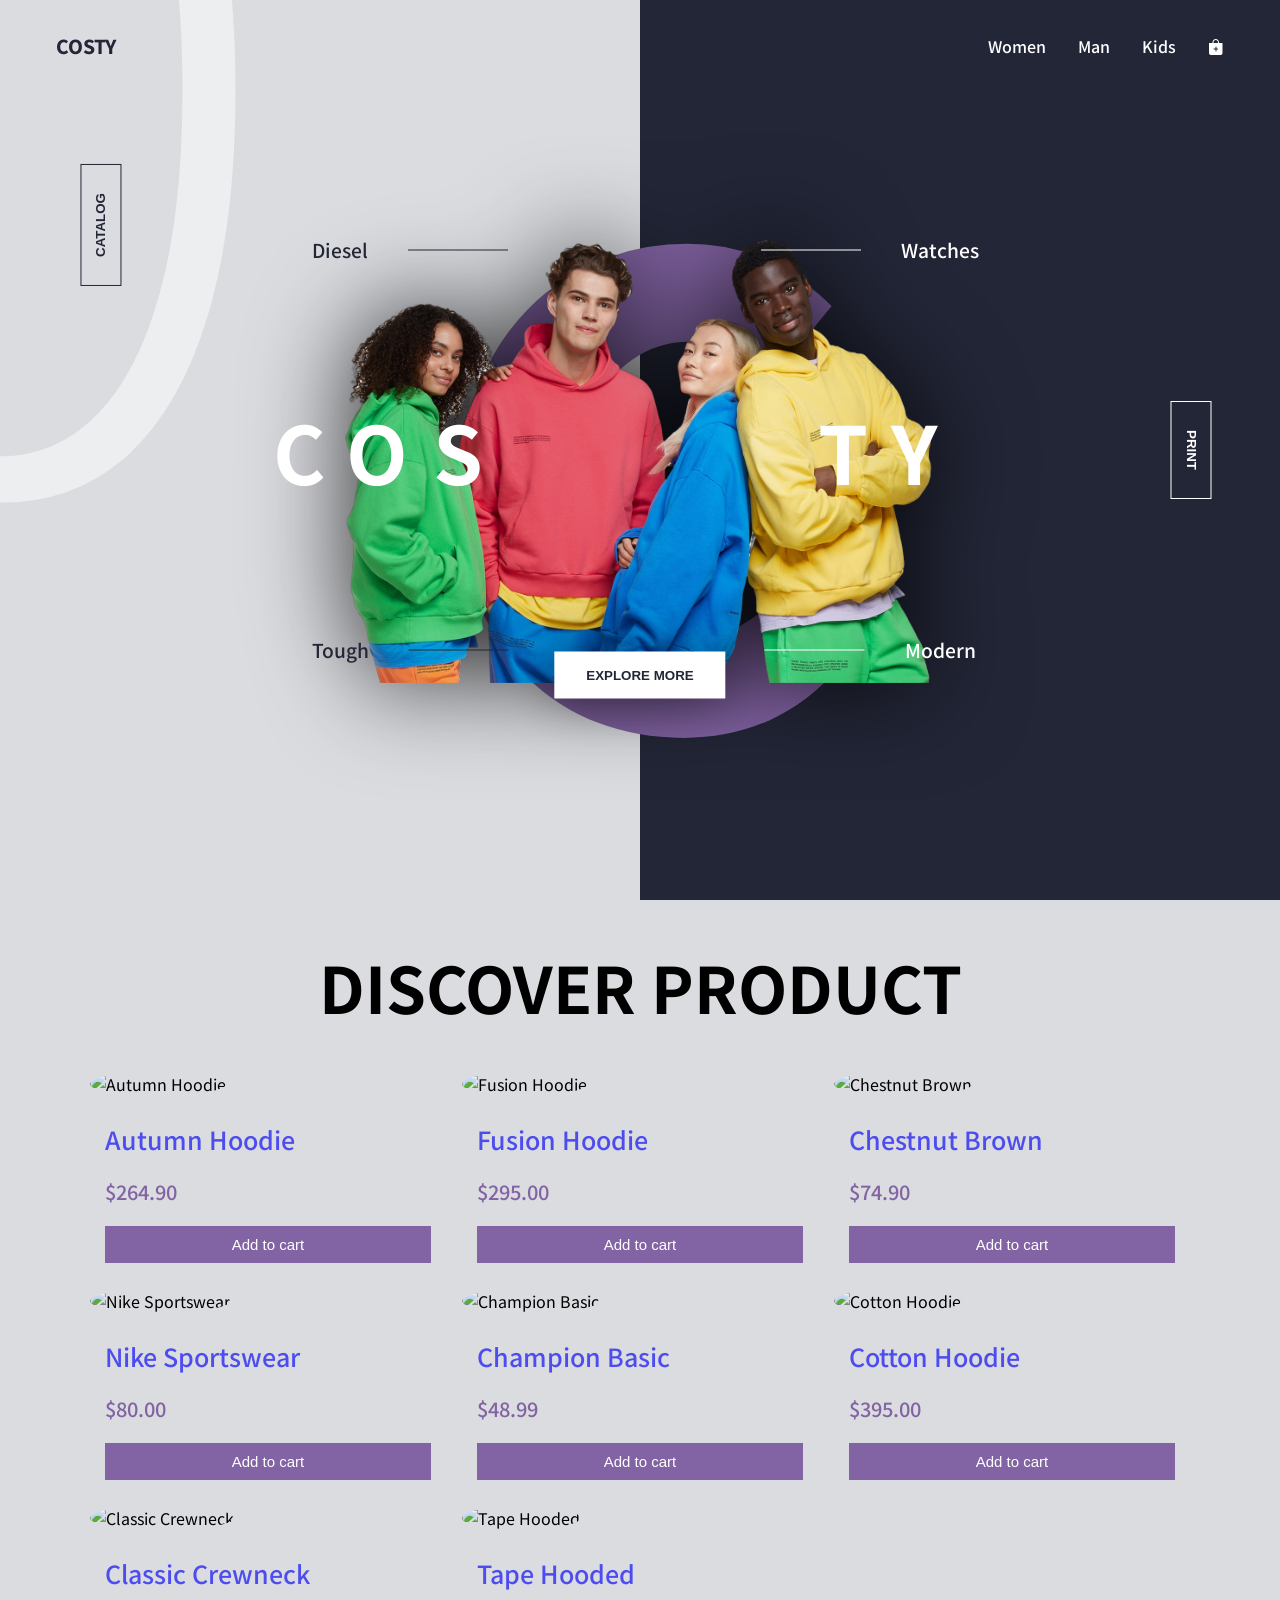
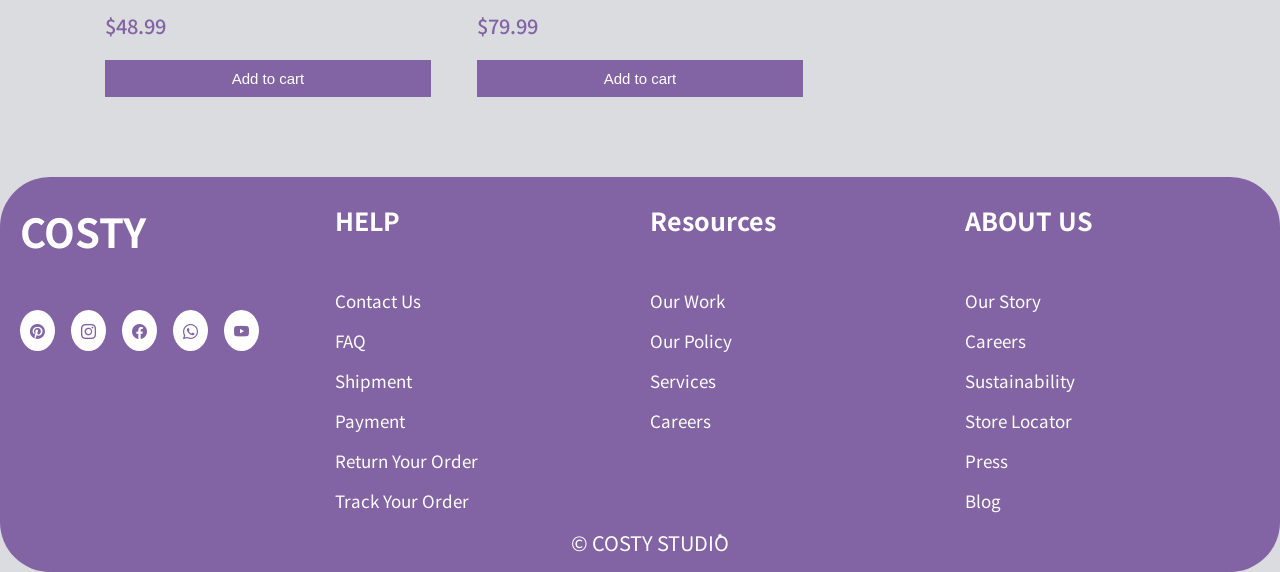
==== index.html @ 5df8e35d "first commit" ====
<!DOCTYPE html>
<html lang="en">
  <head>
    <meta charset="UTF-8" />
    <meta name="viewport" content="width=device-width, initial-scale=1.0" />
    <link
      href="https://cdn.jsdelivr.net/npm/remixicon@4.2.0/fonts/remixicon.css"
      rel="stylesheet"
    />
    <link rel="stylesheet" href="styles.css" />
    <title>Web Design Mastery | Porsche</title>
    <!-- Bootstrap Icons -->
    <link
      rel="stylesheet"
      href="https://cdn.jsdelivr.net/npm/bootstrap-icons@1.13.1/font/bootstrap-icons.min.css"
    />
    <!-- Montserrat Font -->
    <link
      href="https://fonts.googleapis.com/css2?family=Montserrat:wght@700;900&display=swap"
      rel="stylesheet"
    />
  </head>
  <body>
    <!-- Hero Section -->
    <div class="container hero">
      <nav>
        <ul class="nav__links nav__left">
          <li><a href="#" class="logo">COSTY</a></li>
        </ul>
        <ul class="nav__links nav__right">
          <li><a href="#">Women</a></li>
          <li><a href="#">Man</a></li>
          <li><a href="#">Kids</a></li>
          <li>
            <a href="/cart.html">
              <i class="bi bi-bag-plus-fill" data-quantity="0" id="basket-btn"></i>
            </a>
          </li>
        </ul>
      </nav>

      <span class="letter-s">C</span>
      <img src="assets/hero.png" alt="header" />
      <h4 class="text__left">COS</h4>
      <h4 class="text__right">TY</h4>
      <button class="btn explore">EXPLORE MORE</button>
      <button class="btn print">PRINT</button>
      <button class="btn catalog">CATALOG</button>
      <h5 class="feature-1">Diesel</h5>
      <h5 class="feature-2">Watches</h5>
      <h5 class="feature-3">Tough</h5>
      <h5 class="feature-4">Modern</h5>
    </div>

    <!-- Products Section -->
    <section class="products">
      <h1>DISCOVER PRODUCT</h1>
      <div class="product-container" id="products-list"></div>
    </section>

    <!-- Footer -->
    <footer>
      <div class="footer-c">
        <!-- Footer Box-1 -->
        <div class="footer-box">
          <h2>COSTY</h2>
          <div class="social">
            <a href="#"><i class="bi bi-pinterest"></i></a>
            <a href="#"><i class="bi bi-instagram"></i></a>
            <a href="#"><i class="bi bi-facebook"></i></a>
            <a href="#"><i class="bi bi-whatsapp"></i></a>
            <a href="#"><i class="bi bi-youtube"></i></a>
          </div>
        </div>

        <!-- Footer Box-2 -->
        <div class="footer-box">
          <h3>HELP</h3>
          <ul>
            <li><a href="#">Contact Us</a></li>
            <li><a href="#">FAQ</a></li>
            <li><a href="#">Shipment</a></li>
            <li><a href="#">Payment</a></li>
            <li><a href="#">Return Your Order</a></li>
            <li><a href="#">Track Your Order</a></li>
          </ul>
        </div>
            <div class="footer-box">
          <h3>Resources</h3>
          <ul>
      
                    <li><a href="">Our Work</a></li>
                    <li><a href="">Our Policy</a></li>
                    <li><a href="">Services</a></li>
                    <li><a href="">Careers</a></li>
          </ul>
        </div>

        <!-- Footer Box-3 -->
        <div class="footer-box">
          <h3>ABOUT US</h3>
          <ul>
            <li><a href="#">Our Story</a></li>
            <li><a href="#">Careers</a></li>
            <li><a href="#">Sustainability</a></li>
            <li><a href="#">Store Locator</a></li>
            <li><a href="#">Press</a></li>
            <li><a href="#">Blog</a></li>
          </ul>
        </div>
      </div>

      <p class="copyright">&copy; COSTY STUDİO</p>
    </footer>

    <script src="https://unpkg.com/scrollreveal"></script>
    <script src="style.js"></script>
   <script type="module" src="main.js"></script>
   
  </body>
</html>
---- styles.css ----
@import url("https://fonts.googleapis.com/css2?family=Noto+Sans+JP:wght@100..900&display=swap");

:root {
  --primary-color: #8263a3;
  --text-dark: #232637;
  --white: #ffffff;
  --max-width: 1200px;
}

* {
  padding: 0;
  margin: 0;
  box-sizing: border-box;
}

.btn {
  position: absolute;
  padding: 1rem 2rem;
  outline: none;
  border: none;
  font-weight: 600;
  cursor: pointer;
}

a {
  text-decoration: none;
  transition: 0.3s;
}

body {
  font-family: "Noto Sans JP", sans-serif;
  background-color: #dbdce0;
}

body::after {
  position: fixed;
  content: "";
  height: 100%;
  width: 0;
  top: 0;
  right: 0;
  background-color: var(--text-dark);
  z-index: -1;

  animation: body-bg 1s ease-in-out forwards;
}

@keyframes body-bg {
  0% {
    width: 0vw;
  }
  100% {
    width: 50vw;
  }
}

body::before {
  position: fixed;
  content: "0";
  top: 0;
  left: 0;
  transform: translate(-50%, -50%);
  font-size: 70rem;
  font-weight: 200;
  color: var(--white);
  z-index: -1;
  opacity: 0.5;
}

.container {
  position: relative;
  isolation: isolate;
  min-height: 100vh;
  max-width: var(--max-width);
  margin-inline: auto;
  overflow: hidden;
}

nav {
  padding-block: 2rem 0;
  padding-inline: 1rem;
  display: flex;
  align-items: center;
  justify-content: space-between;
  gap: 1rem;
}

.nav__links {
  list-style: none;
  display: flex;
  align-items: center;
  gap: 2rem;
}

.nav__links a {
  font-weight: 500;
}

.nav__links .logo {
  font-size: 1.2rem;
  font-weight: 800;
}

.nav__left a {
  color: var(--text-dark);
}

.nav__right a {
  color: var(--white);
}

.nav__links a:hover {
  color: var(--primary-color);
}

.letter-s {
  position: absolute;
  top: 50%;
  left: 50%;
  transform: translate(-50%, -50%);
  font-size: 40rem;
  line-height: 40rem;
  font-weight: 900;
  color: var(--primary-color);
}

.container img {
  position: absolute;
  width: 50%;
 
  top: 50%;
  left: 50%;
  transform: translate(-50%, -50%);
  filter: drop-shadow(0 0 50px rgba(0, 0, 0, 0.8));
}

.container h4 {
  position: absolute;
  top: 50%;
  left: 50%;
  font-size: 5rem;
  color: var(--white);
  letter-spacing: 25px;
}

.text__left {
  transform: translate(calc(-50% - 250px), -50%);
}

.text__right {
  transform: translate(calc(-50% + 250px), -50%);
}

.container .explore {
  top: 50%;
  left: 50%;
  transform: translate(-50%, calc(-50% + 225px));
  color: var(--text-dark);
  background-color: var(--white);
  box-shadow: 0 0 50px rgba(0, 0, 0, 0.4);
}

.container .print {
  top: 50%;
  right: 0;
  transform: translate(0, -50%) rotate(90deg);
  padding: calc(1rem - 4px) calc(2rem - 4px);
  color: var(--white);
  background-color: transparent;
  border: 1px solid var(--white);
}

.container .catalog {
  top: 25%;
  left: 0;
  transform: translate(0, -50%) rotate(-90deg);
  padding: calc(1rem - 4px) calc(2rem - 4px);
  color: var(--text-dark);
  background-color: transparent;
  border: 1px solid var(--text-dark);
}

.container h5 {
  position: absolute;
  top: 50%;
  left: 50%;
  font-size: 1.2rem;
  font-weight: 500;
}

.container h5::after {
  position: absolute;
  content: "";
  height: 1px;
  width: 100px;
  top: 50%;
}

.feature-1 {
  color: var(--text-dark);
  transform: translate(calc(-50% - 300px), calc(-50% - 200px));
}

.feature-2 {
  color: var(--white);
  transform: translate(calc(-50% + 300px), calc(-50% - 200px));
}

.feature-3 {
  color: var(--text-dark);
  transform: translate(calc(-50% - 300px), calc(-50% + 200px));
}

.feature-4 {
  color: var(--white);
  transform: translate(calc(-50% + 300px), calc(-50% + 200px));
}

.feature-1::after,
.feature-3::after {
  right: 0;
  transform: translate(calc(100% + 40px), -50%);
  background-color: var(--text-dark);
}

.feature-2::after,
.feature-4::after {
  left: 0;
  transform: translate(calc(-100% - 40px), -50%);
  background-color: var(--white);
}











@keyframes fade__in {
  0% {
    opacity: 0;
  }
  100% {
    opacity: 1;
  }
}





@media (width > 540px) {
}
@media (width > 768px) {
}
@media (width > 1024px) {
}


/* ================= Footer ================= */
footer {
  background-color: var(--primary-color);
  color: var(--white);
  margin-top: 50px;
 
  padding-left: 20px;
  border-radius: 50px;
 
}

footer .footer-c {
  display: grid;
  grid-template-columns:  1fr 1fr 1fr 1fr;


 
}

footer .footer-c .footer-box {
  display: flex;
  flex-direction: column;
  margin-top:25px;
}

footer .footer-c .footer-box h2 {
  font-size: 40px;
  text-transform: uppercase;
}

footer .footer-c .footer-box .social {
  display: flex;
  align-items: center;
  gap: 16px;
  margin-top: 50px;
}

footer .footer-c .footer-box .social a {
  background-color: var(--white);
  padding: 10px;
  font-size: 15px;
  border-radius: 50%;
  display: flex;
  align-items: center;
  justify-content: center;
}

footer .footer-c .footer-box .social a i {
  color: var(--primary-color);
}

footer .footer-c .footer-box h3 {
  font-size: 25px;
  margin-bottom: 20px;
}

footer .footer-c .footer-box ul {
  display: flex;
  flex-direction: column;
  gap: 15px;
  margin-top: 30px;
  list-style: none;
  padding: 0;
}

footer .footer-c .footer-box ul li a {
  color: var(--white);
  font-size: 17px;
  text-decoration: none;
}

footer .footer-c .footer-box ul li a:hover {
  color: #dbdce0; /* İstersen hover rengi */
}

footer .copyright {
  padding: 15px;
  font-size: 20px;
  text-align: center;
  margin: 0;
}





/* ================= Products ================= */
.products {
  padding: 10px;
}

.products h1 {
  text-align: center;
  margin: 30px 0;
  font-size: 64px;
}

.products .product-container {
  display: grid;
  grid-template-columns: repeat(auto-fit, minmax(300px, 1fr));
  gap: 16px;
padding-left: 80px;
padding-right: 80px;
padding-top: 10px;
padding-bottom: 10px;
}

.products .product-container .product img {
  width: 100%;
  height: 400px;
  object-fit: cover;
  border-radius: 50%;
}

.products .product-container .product-info {
  padding: 10px 15px;
}

.products .product-container .product-info h2 {
  font-size: 25px;
  color:rgb(77, 77, 239);
  font-weight: 500;
  margin: 15px 0;
}

.products .product-container .product-info p {
  font-size: 20px;
  color: var(--primary-color);
  font-weight: 500;
  margin: 20px 0;
}

.products .product-container .product-info button {
  background-color: var(--primary-color);
  color: var(--white);
  padding: 10px;
  width: 100%;
  cursor: pointer;
  font-size: 15px;
  font-weight: 500;
  border: none;
}








/* ================= Cart ================= */
.cart-container {
  margin-top: -650px !important;
}

/* Back To Home Button */
.cart-container .back-to-home-button {
  display: flex;
  align-items: center;
  gap: 5px;
  margin: 20px 10px;
  color: var(--text-dark);
  font-size: 20px;
  font-weight: bold;
}

/* Title */
.cart-container .cart-title {
  margin: 30px 10px;
  font-size: 25px;
}

/* Cart Wrapper */
.cart-container .cart-wrapper {
  display: grid;
  grid-template-columns: 4fr 1fr;
  gap: 20px;
}

/* Cart Items */
.cart-container .cart-wrapper .cart-items .cart-item {
  display: grid;
  grid-template-columns: 0.5fr 1fr 0.5fr 0.5fr;
  align-items: center;
  padding: 10px 15px;
  border-bottom: 1px solid rgb(227, 227, 227);
}

/* Cart Item Image */
.cart-container .cart-wrapper .cart-items .cart-item img {
  width: 80px;
  height: 80px;
  object-fit: cover;
    display: none;
}

/* Product Info */
.cart-container .cart-wrapper .cart-items .cart-item-info {
  display: flex;
  flex-direction: column;
  gap: 10px;
}

/* Product Title */
.cart-container .cart-wrapper .cart-items .cart-item-info .cart-item-title {
  font-size: 20px;
  font-weight: 400;
}

/* Product Quantity */
.cart-container .cart-wrapper .cart-items .cart-item-info .cart-item-quantity {
  border: 1px solid var(--text-dark);
  width: 40px;
  text-align: center;
  font-size: 18px;
  border-radius: 5px;
  cursor: pointer;
}

/* Price */
.cart-container .cart-wrapper .cart-items .cart-item-price {
  font-size: 20px;
  font-weight: 500;
}

/* Remove Button */
.cart-container .cart-wrapper .cart-items .remove-button {
  background-color: crimson;
  color: var(--white);
  padding: 8px;
  max-width: 100px;
  font-weight: 600;
  cursor: pointer;
  border: none;
}

/* Cart Checkbox */
.cart-container .cart-wrapper .cart-checkbox {
  display: flex;
  flex-direction: column;
  gap: 10px;
}

/* Total Price */
.cart-container .cart-wrapper .cart-checkbox h2 {
  font-size: 32px;
  font-weight: 600;
  white-space: nowrap;
  margin-top: 550px;
  margin-left: -900px;
}

/* Checkout Button */
.cart-container .cart-wrapper .cart-checkbox .checkout-btn {
  background-color: var(--primary-color);
  color: var(--white);
  padding: 10px;
  font-size: 17px;
  border-radius: 5px;
  max-width: 150px;
  cursor: pointer;
  border: none;
    margin-left: -900px;
}

/* Fee Title */
.cart-container .cart-wrapper .cart-checkbox .fee-title {
  font-size: 20px;
  font-weight: bold;
  white-space: nowrap;
    margin-left: -900px;
}
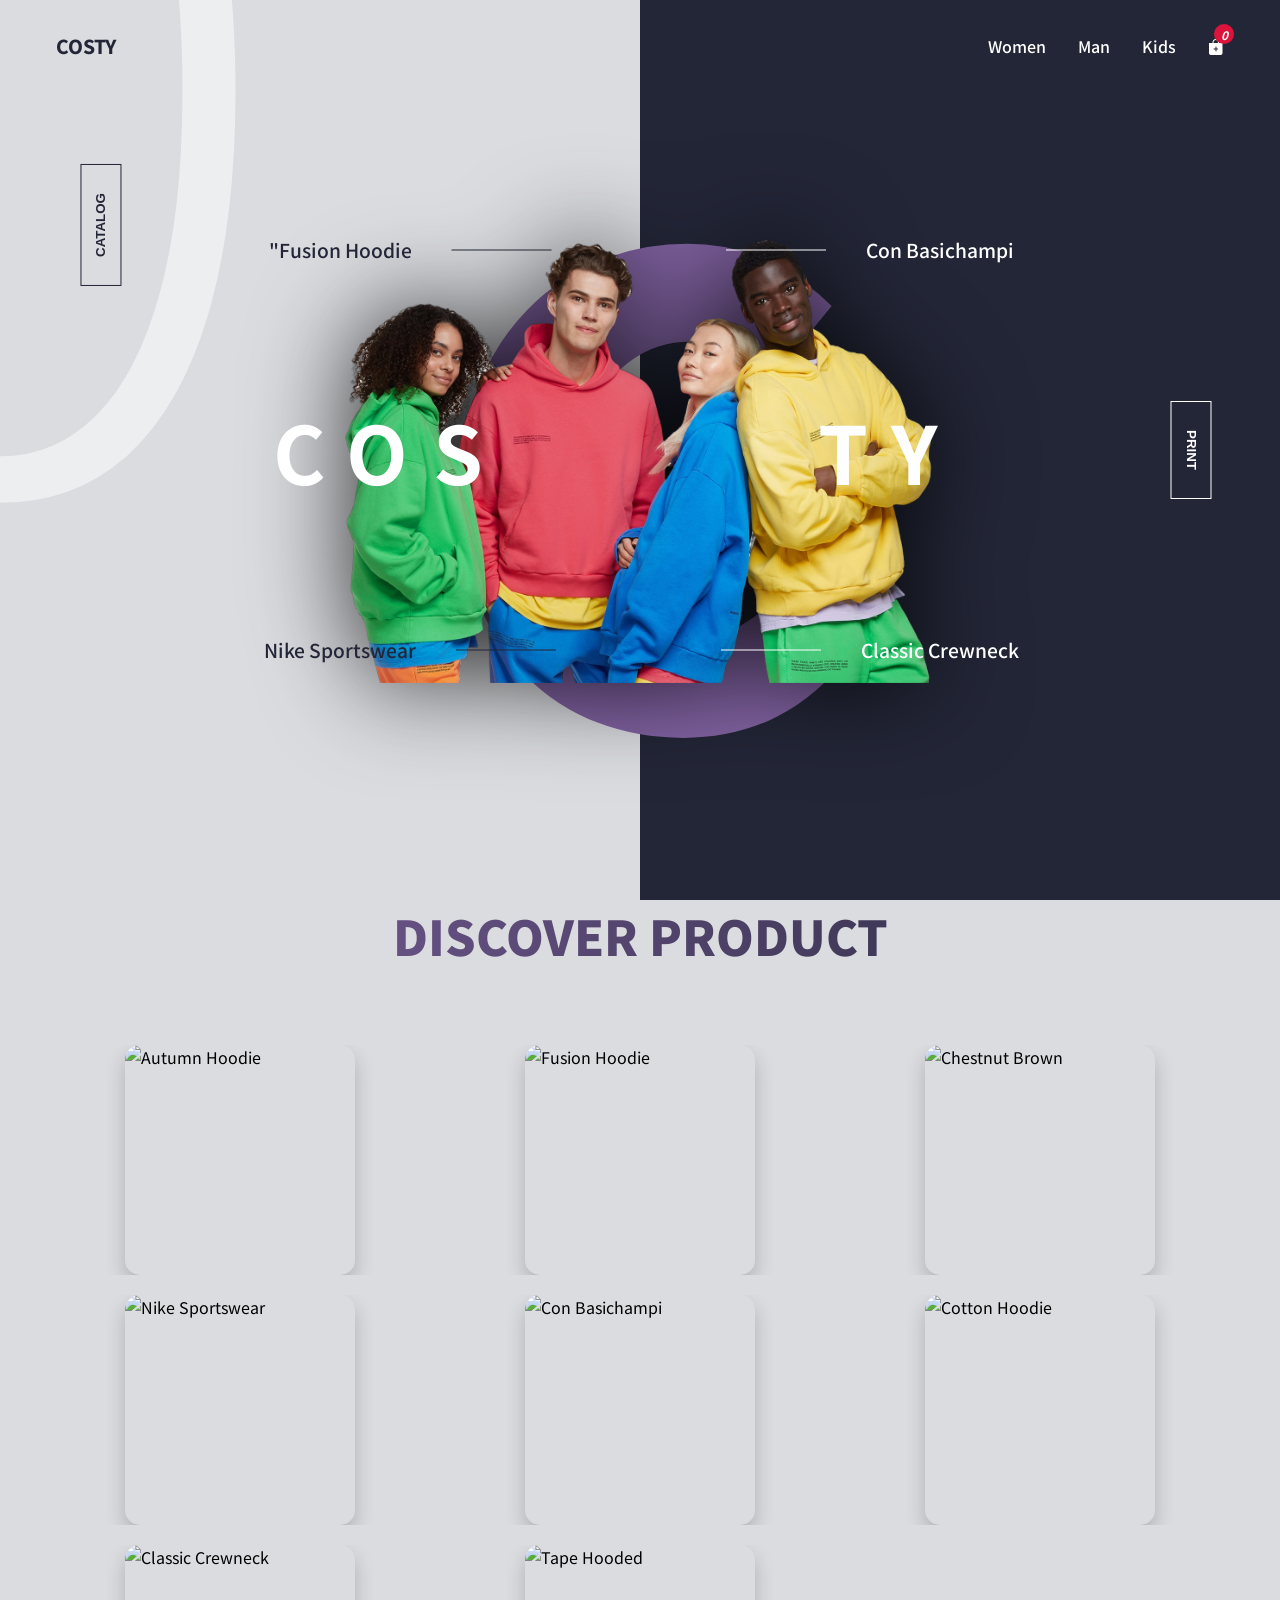
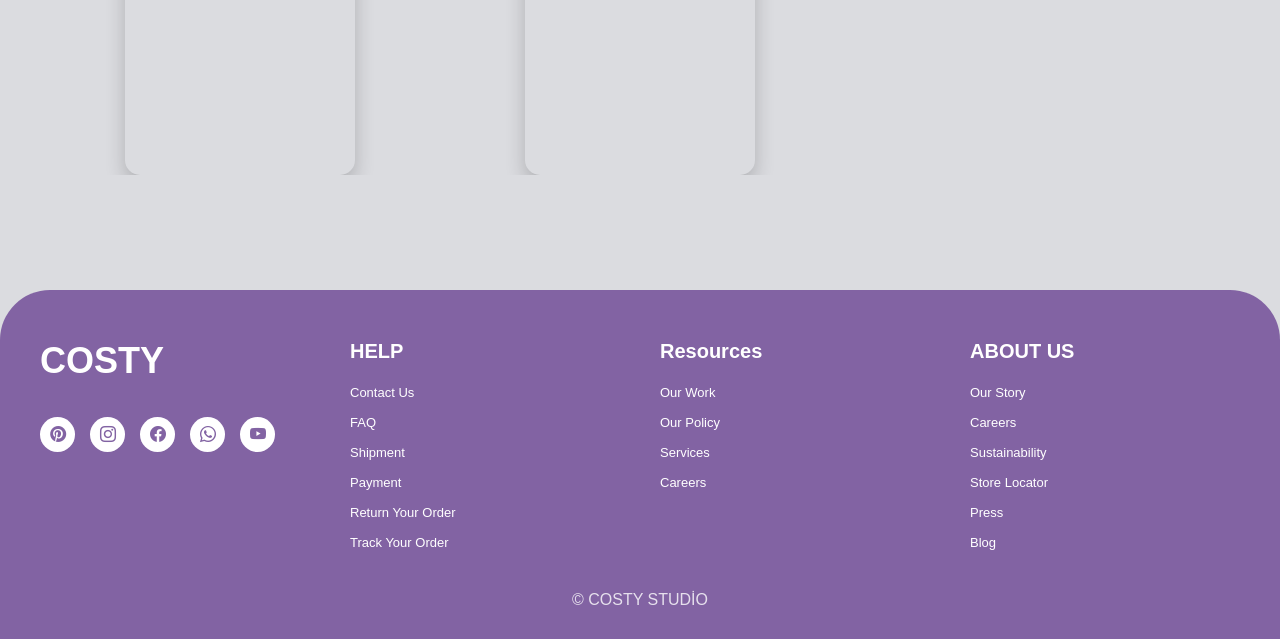
==== commit 694865dc: "commit" ====
--- a/index.html
+++ b/index.html
@@ -32,9 +32,9 @@
           <li><a href="#">Man</a></li>
           <li><a href="#">Kids</a></li>
           <li>
-            <a href="/cart.html">
-              <i class="bi bi-bag-plus-fill" data-quantity="0" id="basket-btn"></i>
-            </a>
+      <a href="/cart.html">
+        <i class="bi bi-bag-plus-fill" data-quantity="0" id="basket-btn"></i>
+      </a>
           </li>
         </ul>
       </nav>
@@ -43,13 +43,13 @@
       <img src="assets/hero.png" alt="header" />
       <h4 class="text__left">COS</h4>
       <h4 class="text__right">TY</h4>
-      <button class="btn explore">EXPLORE MORE</button>
+      
       <button class="btn print">PRINT</button>
       <button class="btn catalog">CATALOG</button>
-      <h5 class="feature-1">Diesel</h5>
-      <h5 class="feature-2">Watches</h5>
-      <h5 class="feature-3">Tough</h5>
-      <h5 class="feature-4">Modern</h5>
+      <h5 class="feature-1">"Fusion Hoodie</h5>
+      <h5 class="feature-2">Con Basichampi</h5>
+      <h5 class="feature-3">Nike Sportswear</h5>
+      <h5 class="feature-4">Classic Crewneck</h5>
     </div>
 
     <!-- Products Section -->
--- a/styles.css
+++ b/styles.css
@@ -265,150 +265,232 @@
 footer {
   background-color: var(--primary-color);
   color: var(--white);
-  margin-top: 50px;
- 
-  padding-left: 20px;
-  border-radius: 50px;
- 
+  padding: 50px 20px 30px 20px;
+  border-radius: 50px 50px 0 0;
+  font-family: 'Montserrat', sans-serif;
+  margin-top: 100px;
 }
 
 footer .footer-c {
   display: grid;
-  grid-template-columns:  1fr 1fr 1fr 1fr;
-
-
- 
-}
-
-footer .footer-c .footer-box {
+  grid-template-columns: repeat(auto-fit, minmax(200px, 1fr));
+  gap: 40px;
+  max-width: var(--max-width);
+  margin: auto;
+}
+
+footer .footer-box {
   display: flex;
   flex-direction: column;
-  margin-top:25px;
-}
-
-footer .footer-c .footer-box h2 {
-  font-size: 40px;
+  gap: 20px;
+}
+
+footer .footer-box h2,
+footer .footer-box h3 {
+  font-weight: 700;
+}
+
+footer .footer-box h2 {
+  font-size: 36px;
   text-transform: uppercase;
 }
 
-footer .footer-c .footer-box .social {
-  display: flex;
-  align-items: center;
-  gap: 16px;
-  margin-top: 50px;
-}
-
-footer .footer-c .footer-box .social a {
+footer .footer-box h3 {
+  font-size: 20px;
+}
+
+footer .footer-box ul {
+  list-style: none;
+  display: flex;
+  flex-direction: column;
+  gap: 12px;
+  padding: 0;
+  margin: 0;
+}
+
+footer .footer-box ul li a {
+  color: var(--white);
+  text-decoration: none;
+  font-weight: 500;
+  transition: 0.3s;
+  font-size: 13px;
+}
+
+footer .footer-box ul li a:hover {
+  color: #dbdce0;
+  transform: translateX(5px);
+}
+
+footer .footer-box .social {
+  display: flex;
+  gap: 15px;
+  margin-top: 15px;
+}
+
+footer .footer-box .social a {
+  display: flex;
+  justify-content: center;
+  align-items: center;
+  width: 35px;
+  height: 35px;
+  border-radius: 50%;
   background-color: var(--white);
-  padding: 10px;
-  font-size: 15px;
-  border-radius: 50%;
-  display: flex;
-  align-items: center;
-  justify-content: center;
-}
-
-footer .footer-c .footer-box .social a i {
   color: var(--primary-color);
-}
-
-footer .footer-c .footer-box h3 {
-  font-size: 25px;
-  margin-bottom: 20px;
-}
-
-footer .footer-c .footer-box ul {
-  display: flex;
-  flex-direction: column;
-  gap: 15px;
-  margin-top: 30px;
-  list-style: none;
-  padding: 0;
-}
-
-footer .footer-c .footer-box ul li a {
-  color: var(--white);
-  font-size: 17px;
-  text-decoration: none;
-}
-
-footer .footer-c .footer-box ul li a:hover {
-  color: #dbdce0; /* İstersen hover rengi */
+  font-size: 16px;
+  transition: 0.3s;
+}
+
+footer .footer-box .social a:hover {
+  background-color: #fff0f5;
+  color: var(--primary-color);
+  transform: scale(1.1);
 }
 
 footer .copyright {
-  padding: 15px;
-  font-size: 20px;
   text-align: center;
-  margin: 0;
-}
-
-
-
-
-
-/* ================= Products ================= */
-.products {
-  padding: 10px;
-}
-
-.products h1 {
+  font-size: 16px;
+  margin-top: 40px;
+  font-weight: 500;
+  opacity: 0.8;
+}
+
+/* Responsive Footer */
+@media (max-width: 768px) {
+  footer .footer-c {
+    grid-template-columns: 1fr 1fr;
+    gap: 25px;
+  }
+}
+
+@media (max-width: 480px) {
+  footer .footer-c {
+    grid-template-columns: 1fr;
+    gap: 20px;
+    text-align: center;
+  }
+  footer .footer-box .social {
+    justify-content: center;
+  }
+}
+
+
+
+/* ===== Product Card Modern Design ===== */
+
+
+.products h1{
+  font-size: 48px;
   text-align: center;
-  margin: 30px 0;
-  font-size: 64px;
-}
-
-.products .product-container {
+  font-weight: 900;
+  text-transform: uppercase;
+  background: linear-gradient(90deg, var(--primary-color), #232637);
+  -webkit-background-clip: text;
+  -webkit-text-fill-color: transparent;
+  margin-bottom: 60px;
+}
+.product-container {
   display: grid;
   grid-template-columns: repeat(auto-fit, minmax(300px, 1fr));
-  gap: 16px;
-padding-left: 80px;
-padding-right: 80px;
-padding-top: 10px;
-padding-bottom: 10px;
-}
-
-.products .product-container .product img {
+  gap: 20px;
+  padding-left: 50px;
+  padding-right: 50px;
+  padding-top: 15px;
+  padding-bottom: 15px;
+}
+
+/* ===== Hover Product Card ===== */
+.product-hover-card {
+  position: relative;
+  height: 230px; /* resim yüksekliği */
+  border-radius: 20px;
+  overflow: hidden;
+  cursor: pointer;
+  display: flex;
+  align-items: center;
+  justify-content: center;
+  transition: 0.5s ease;
+}
+
+/* IMAGE */
+.hover-img {
+  position: absolute;
+  right: 0;
   width: 100%;
-  height: 400px;
-  object-fit: cover;
-  border-radius: 50%;
-}
-
-.products .product-container .product-info {
-  padding: 10px 15px;
-}
-
-.products .product-container .product-info h2 {
-  font-size: 25px;
-  color:rgb(77, 77, 239);
-  font-weight: 500;
-  margin: 15px 0;
-}
-
-.products .product-container .product-info p {
-  font-size: 20px;
+  height: 100%;
+  display: flex;
+  justify-content: center;
+  align-items: center;
+  transition: 0.5s ease;
+}
+
+.hover-img img {
+  width: 230px;          /* sabit genişlik */
+  height: 230px;         /* sabit yükseklik */
+  object-fit: cover;     /* resim kapsasın, bozulmasın */
+  border-radius: 15px;   /* yuvarlatılmış köşeler */
+  box-shadow: 0 10px 20px rgba(0, 0, 0, 0.2); /* hafif gölge */
+  transition: transform 0.5s ease, box-shadow 0.5s ease;
+}
+
+/* LEFT PANEL */
+.hover-content {
+  position: absolute;
+  top: 0;               /* resmin üstüne hizalı */
+  left: -100%;
+  height: 230px;        /* resmin yüksekliği kadar */
+  width: 40%;
+  background: linear-gradient(
+    to right,
+    var(--primary-color) 85%,
+    rgba(130, 99, 163, 0.6)
+  );
+  color: white;
+  padding: 20px;
+  display: flex;
+  flex-direction: column;
+  justify-content: center;
+  transition: 0.5s ease;
+  border-radius: 15px;
+}
+
+.hover-content h2 {
+  font-size: 15px;
+  margin-bottom: 15px;
+}
+
+.hover-content p {
+  font-size: 18px;
+  margin-bottom: 20px;
+}
+
+.hover-content button {
+  padding: 10px;
+  border: none;
+  background: white;
   color: var(--primary-color);
-  font-weight: 500;
-  margin: 20px 0;
-}
-
-.products .product-container .product-info button {
-  background-color: var(--primary-color);
-  color: var(--white);
-  padding: 10px;
-  width: 100%;
+  font-weight: bold;
   cursor: pointer;
-  font-size: 15px;
-  font-weight: 500;
-  border: none;
-}
-
-
-
-
-
-
+  border-radius: 8px;
+  transition: 0.3s;
+  White-space:nowrap;
+}
+
+.hover-content button:hover {
+  background: #eee;
+}
+
+/* HOVER EFFECT */
+.product-hover-card:hover .hover-content {
+  left: 0;
+}
+
+.product-hover-card:hover .hover-img {
+  transform: translateX(40%);
+}
+
+.product-hover-card:hover img {
+  transform: scale(1.1);
+}
 
 
 /* ================= Cart ================= */
@@ -445,7 +527,7 @@
   display: grid;
   grid-template-columns: 0.5fr 1fr 0.5fr 0.5fr;
   align-items: center;
-  padding: 10px 15px;
+  padding: 2px 2px;
   border-bottom: 1px solid rgb(227, 227, 227);
 }
 
@@ -468,6 +550,7 @@
 .cart-container .cart-wrapper .cart-items .cart-item-info .cart-item-title {
   font-size: 20px;
   font-weight: 400;
+
 }
 
 /* Product Quantity */
@@ -506,10 +589,10 @@
 
 /* Total Price */
 .cart-container .cart-wrapper .cart-checkbox h2 {
-  font-size: 32px;
+  font-size: 22px;
   font-weight: 600;
   white-space: nowrap;
-  margin-top: 550px;
+  margin-top: 350px;
   margin-left: -900px;
 }
 
@@ -528,8 +611,37 @@
 
 /* Fee Title */
 .cart-container .cart-wrapper .cart-checkbox .fee-title {
-  font-size: 20px;
+  font-size: 15px;
   font-weight: bold;
   white-space: nowrap;
     margin-left: -900px;
-}+    margin-bottom: 20px;
+}
+
+
+
+/* Sepet ikonunda ürün sayısını gösterme */
+#basket-btn {
+  position: relative; /* badge için gerekli */
+}
+
+#basket-btn::after {
+  content: attr(data-quantity);
+  position: absolute;
+  top: -10px;
+  right: -10px;
+  background: crimson;
+  color: white;
+  width: 20px;
+  height: 20px;
+  font-size: 12px;
+  display: flex;
+  align-items: center;
+  justify-content: center;
+  border-radius: 50%;
+  font-weight: bold;
+  transition: 0.3s;
+}
+
+/* Cart page total, checkout ve layout zaten mevcut */
+/* Gerekirse responsive ve küçük düzenlemeler yapabilirsin */
